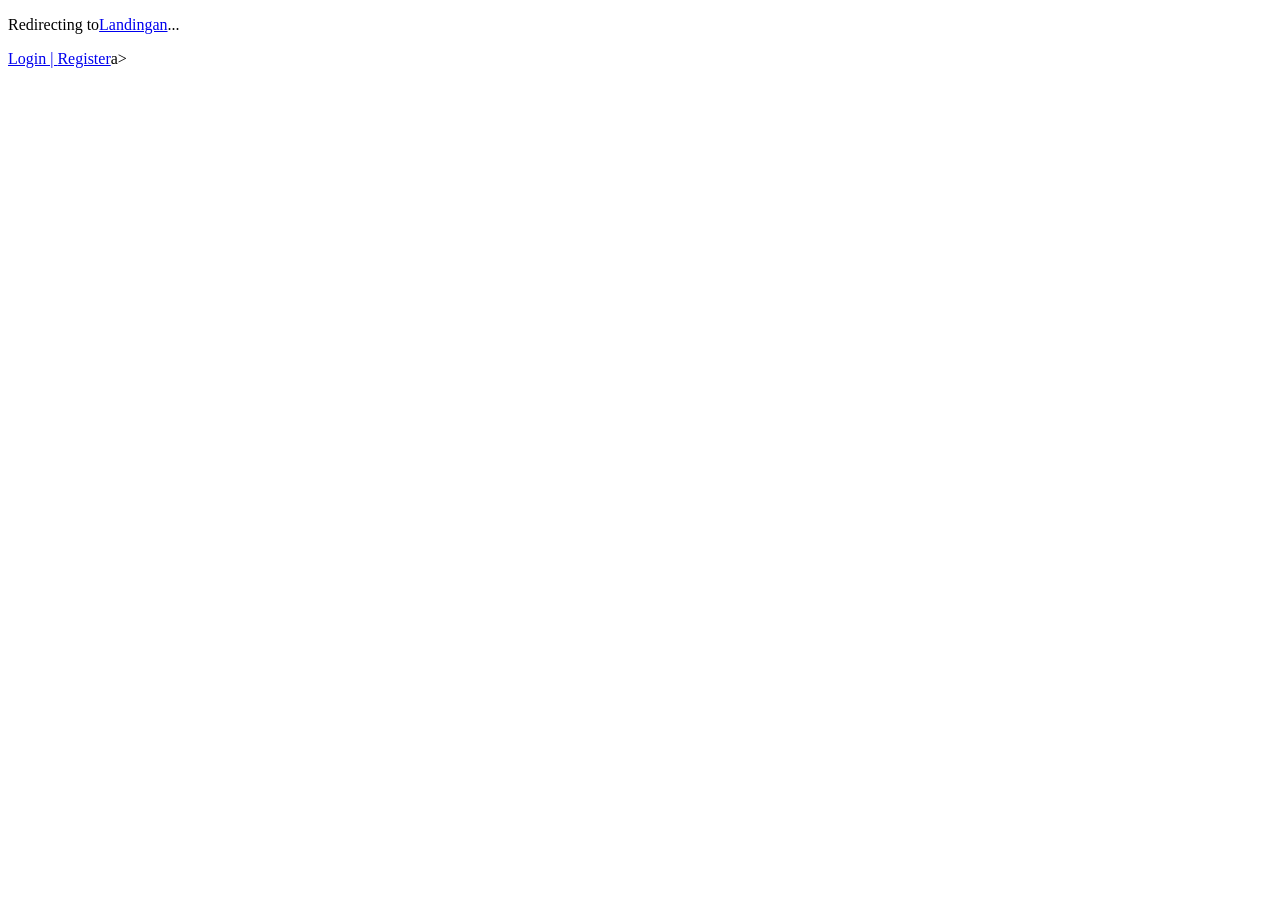
==== index.html @ 86fac493 "Create index.html" ====
<!DOCTYPE html>
<html>
<head>
  <meta charset+"UTF-8">
  <meta http-quiv+"refresh" content+"0; url+./ALFARITA%20WEB?alfarita_landingan/">
  <title>Alfarita</title>
</head>
<body>
  <p>Redirecting to<a href="./ALFARITA%20WEB/alfarita_landingan/">Landingan</a>...</p>
  <p><a href="./ALFARITA%20WEB/alfarita_login/login.html">Login</a</p> | 
     <a href="./ALFARITA%20WEB/alfarita_login/register.html">Register</a>a></p>
</body>
</html>
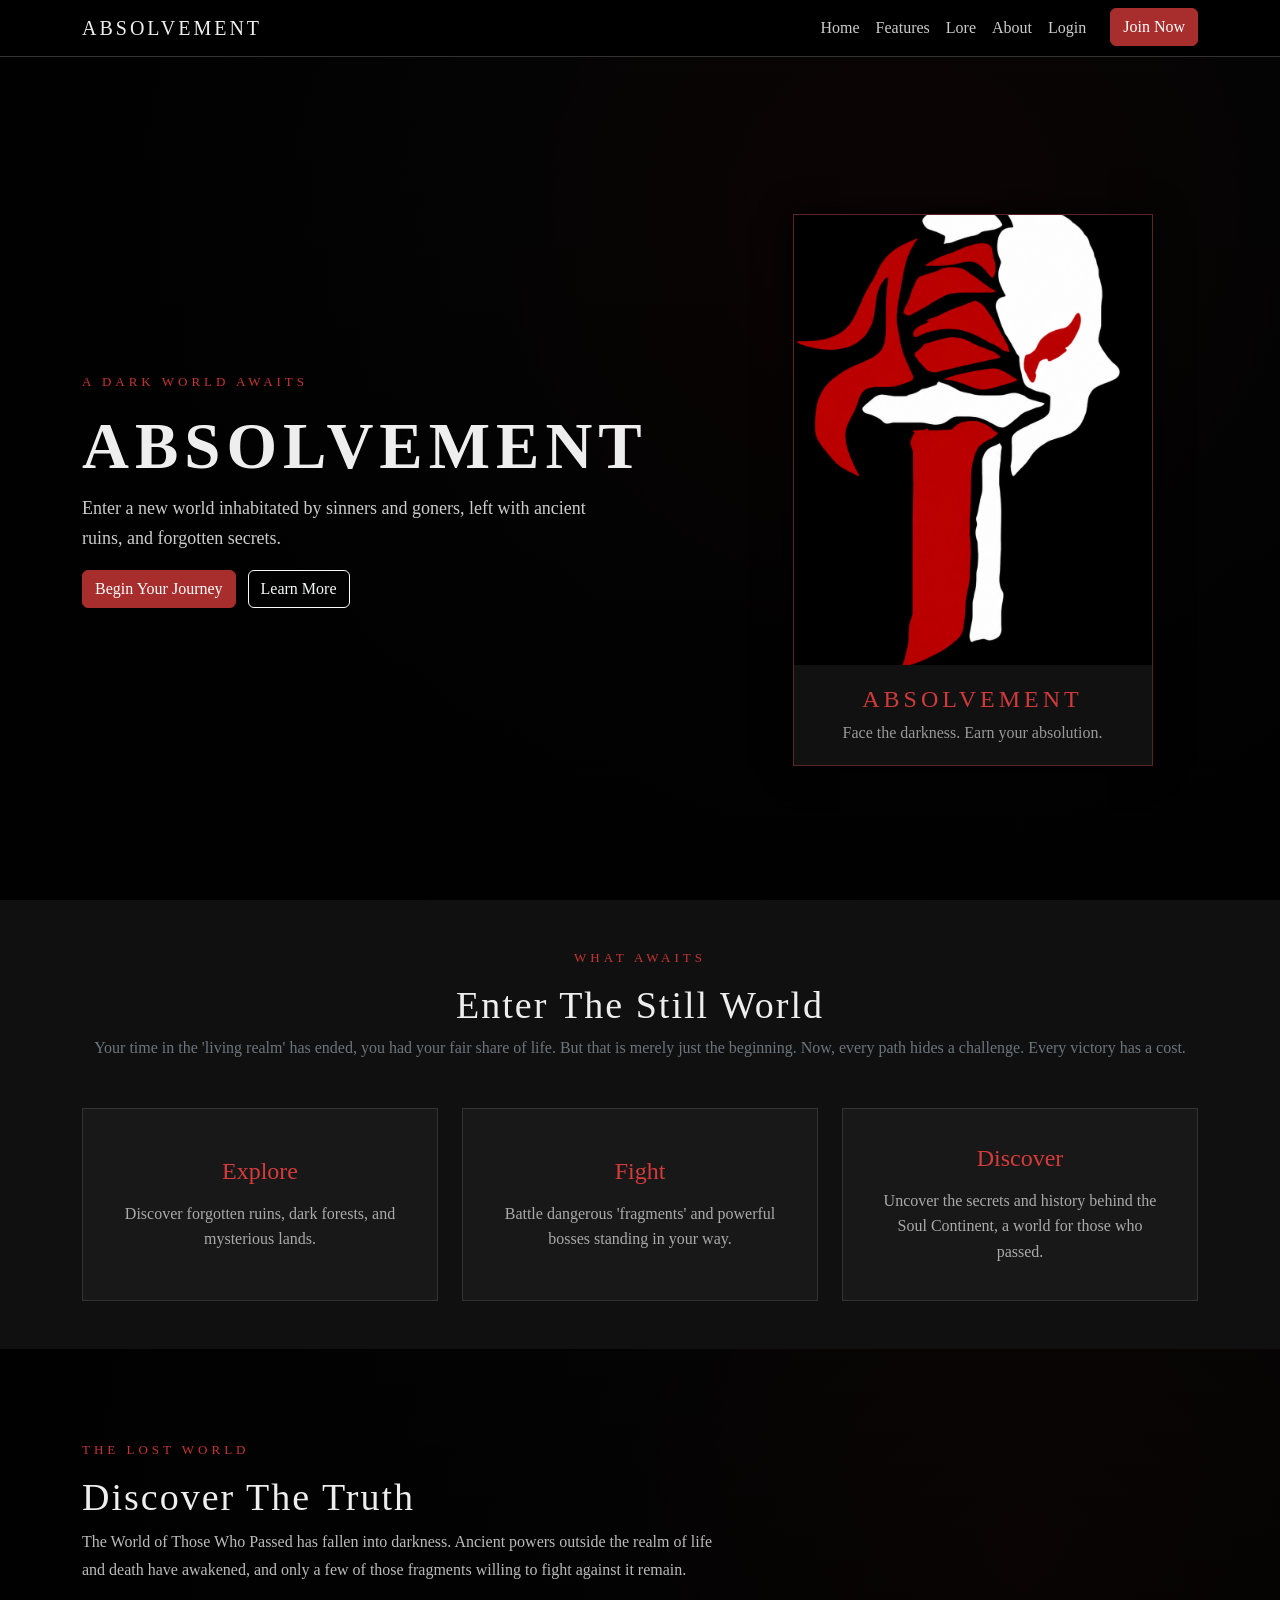
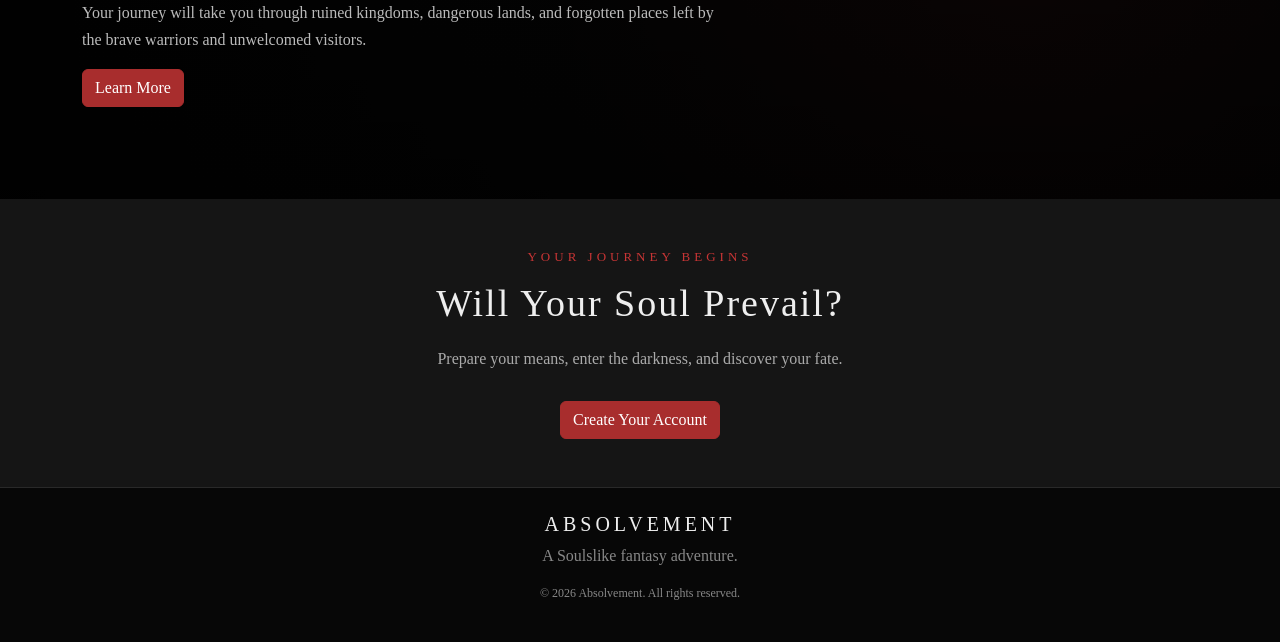
==== commit 52218dc2: "Update index.html" ====
--- a/index.html
+++ b/index.html
@@ -1,13 +1,17 @@
 <!DOCTYPE html>
-<html>
+<html lang="en">
 <head>
-  <meta charset+"UTF-8">
-  <meta http-quiv+"refresh" content+"0; url+./ALFARITA%20WEB?alfarita_landingan/">
-  <title>Alfarita</title>
+    <meta charset="UTF-8">
+    <meta name="viewport" content="width=device-width, initial-scale=1.0">
+    <title>ALFARITA</title>
+
+    <meta http-equiv="refresh" content="0; url=alfarita_landingan/">
 </head>
 <body>
-  <p>Redirecting to<a href="./ALFARITA%20WEB/alfarita_landingan/">Landingan</a>...</p>
-  <p><a href="./ALFARITA%20WEB/alfarita_login/login.html">Login</a</p> | 
-     <a href="./ALFARITA%20WEB/alfarita_login/register.html">Register</a>a></p>
+    <p>Redirecting to ALFARITA...</p>
+
+    <script>
+        window.location.replace("alfarita_landingan/");
+    </script>
 </body>
 </html>
